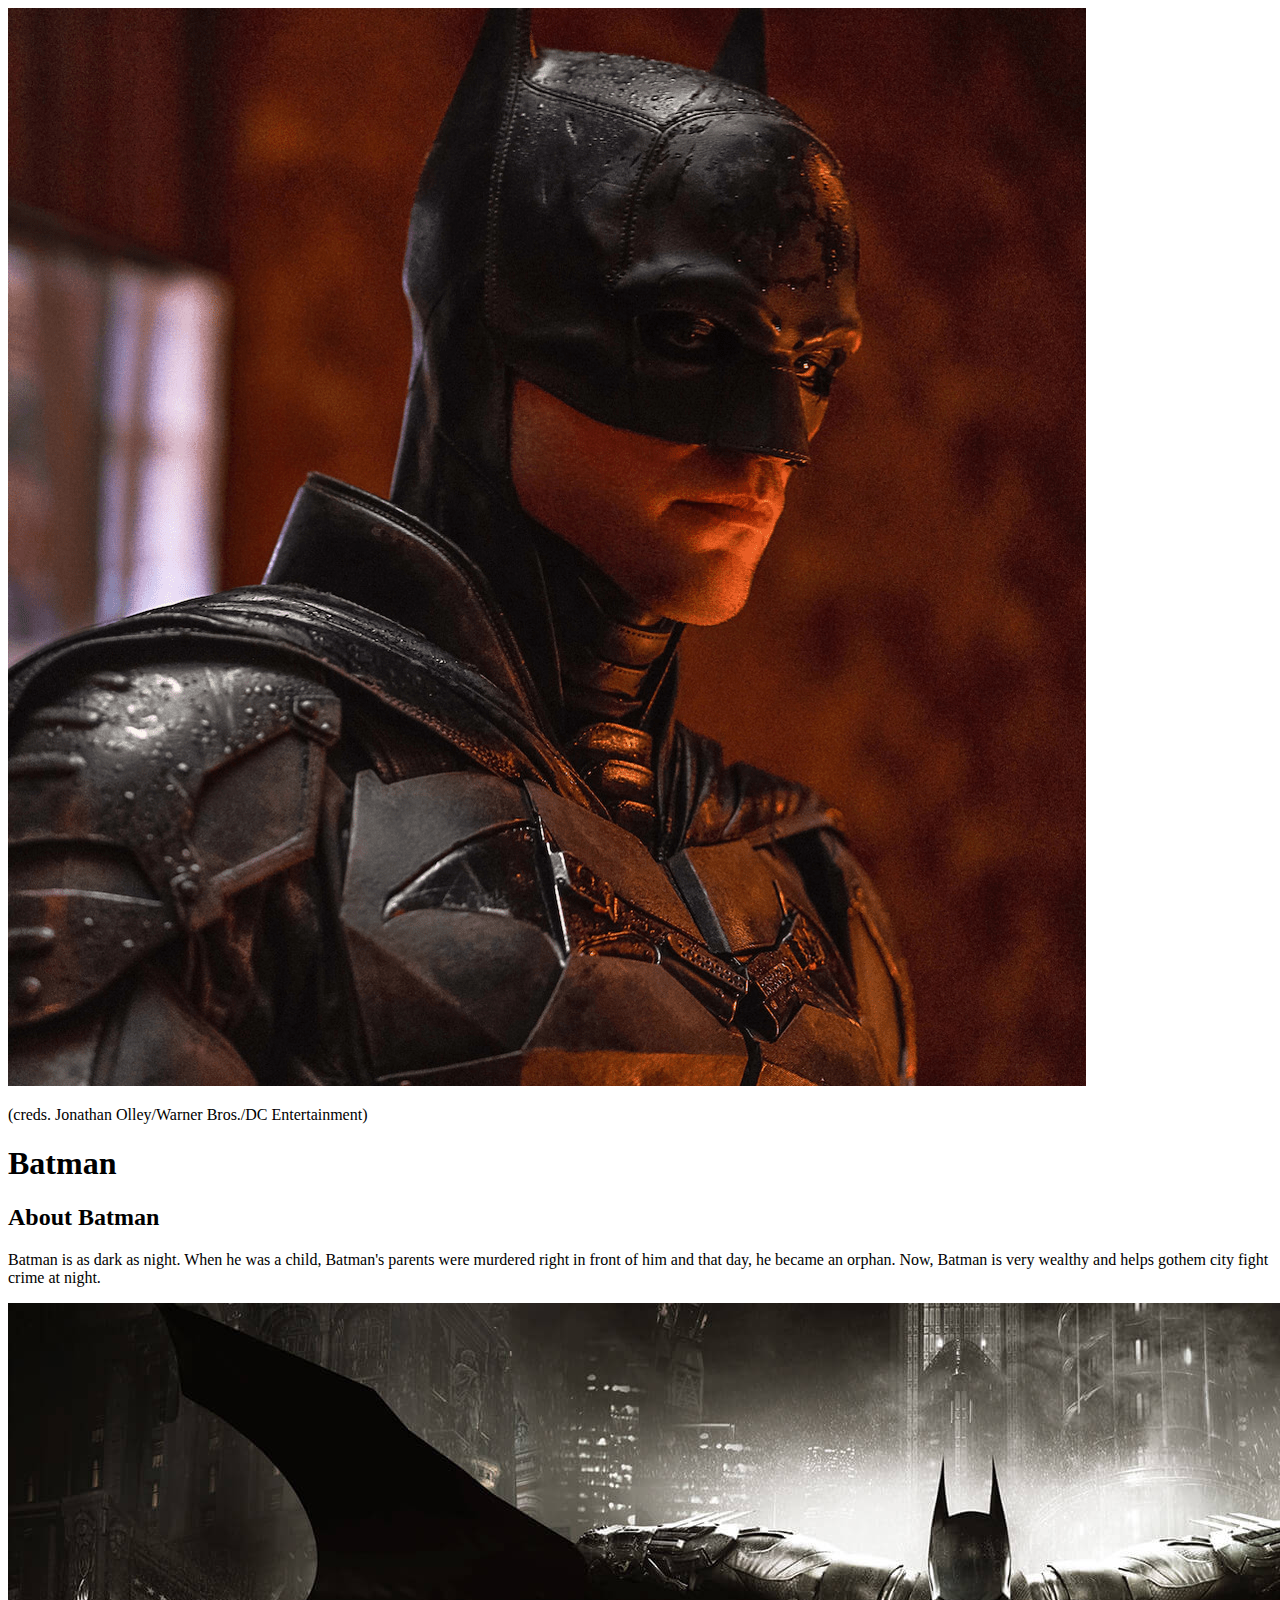
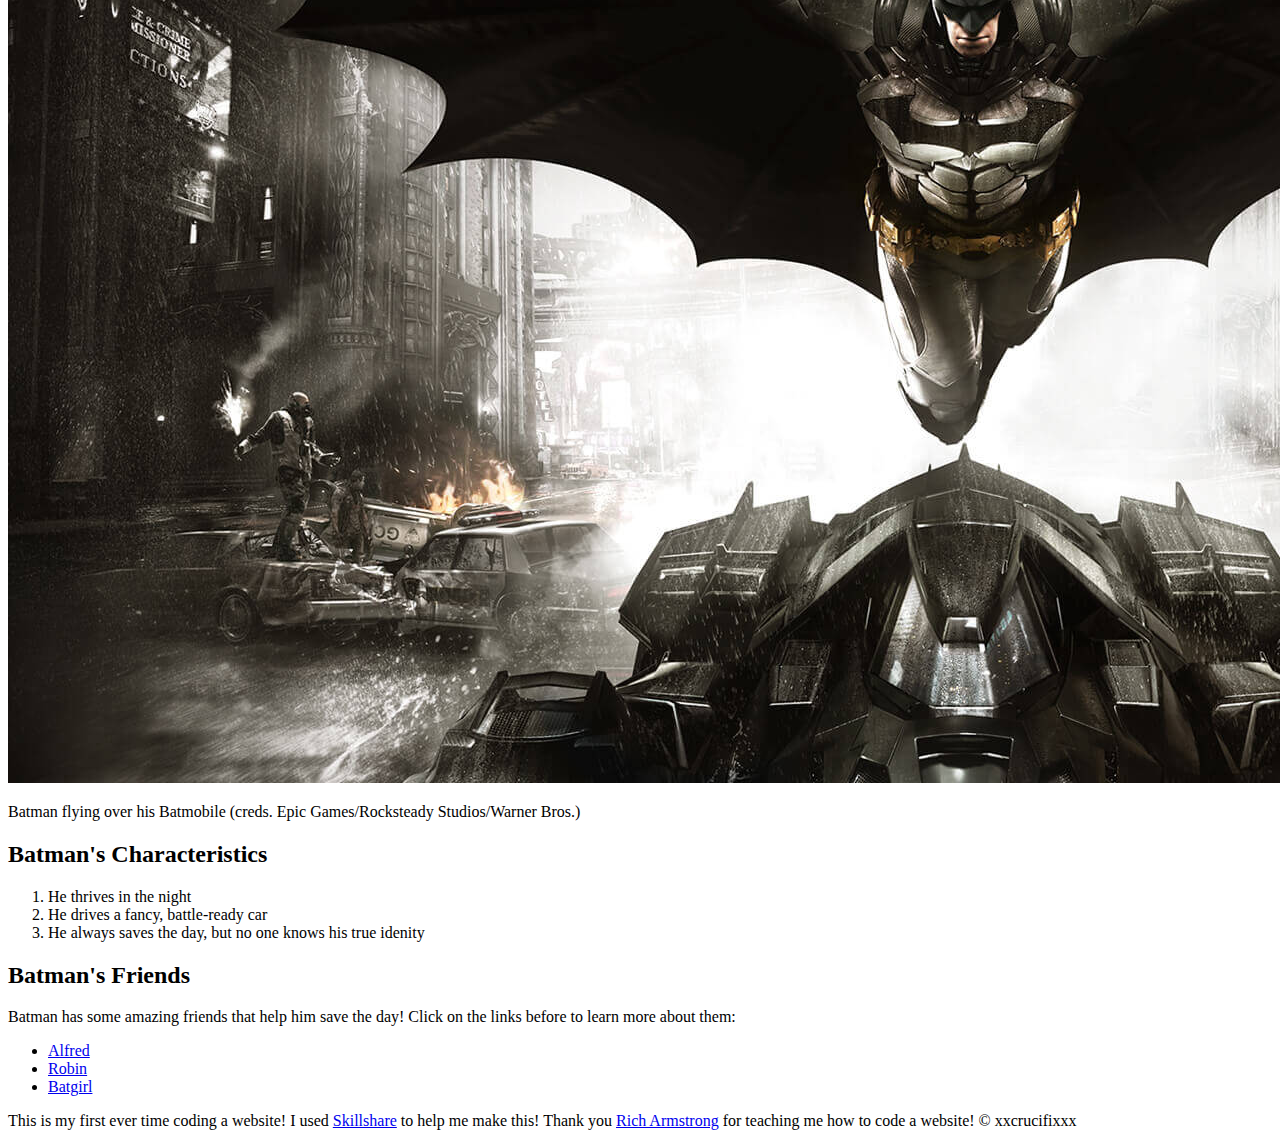
==== index.html @ c3d30727 "1/17/2024 6:46 PM" ====
<!DOCTYPE html>
<html>
<head>
	<title>Batman</title>
	<link rel="icon" href="img/batman.png">
</head>
<body>
	<!-- Header Element-->
	<header>
		<img src="img/Batman-Avatar.png">
		<p>(creds. Jonathan Olley/Warner Bros./DC Entertainment)</p>
		<h1>Batman</h1>
	</header>

	<!-- Main Element -->
	<main>
		<h2>About Batman</h2>
		<p>Batman is as dark as night. When he was a child, Batman's parents were murdered right in front of him and that day, he became an orphan. Now, Batman is very wealthy and helps gothem city fight crime at night.</p>
		<img src="img/batman-big.jpg">
		<p>Batman flying over his Batmobile (creds. Epic Games/Rocksteady Studios/Warner Bros.)</p>
		
		<!-- Characteristics -->
		<h2>Batman's Characteristics</h2>
		<ol>
			<li>He thrives in the night</li>
			<li>He drives a fancy, battle-ready car</li>
			<li>He always saves the day, but no one knows his true idenity</li>
		</ol>
		
		<!-- Friends -->
		<h2>Batman's Friends</h2>
		<p>Batman has some amazing friends that help him save the day! Click on the links before to learn more about them:</p>
		<ul>
			<li><a target="_blank" href="https://en.wikipedia.org/wiki/Alfred_Pennyworth">Alfred</a></li>
			<li><a target="_blank" href="https://en.wikipedia.org/wiki/Robin_(comics)">Robin</a></li>
			<li><a target="_blank" href="https://en.wikipedia.org/wiki/Batgirl">Batgirl</a></li>
		</ul>
	</main>

	<!-- Footer Element -->
	<footer>
		<p>
			This is my first ever time coding a website! I used <a target="_blank" href="https://www.skillshare.com/en/">Skillshare</a> to help me make this! Thank you <a target="_blank" href="https://taptapkaboom.com">Rich Armstrong</a> for teaching me how to code a website! &copy; xxcrucifixxx
		</p>
	</footer>

</body>
</html>
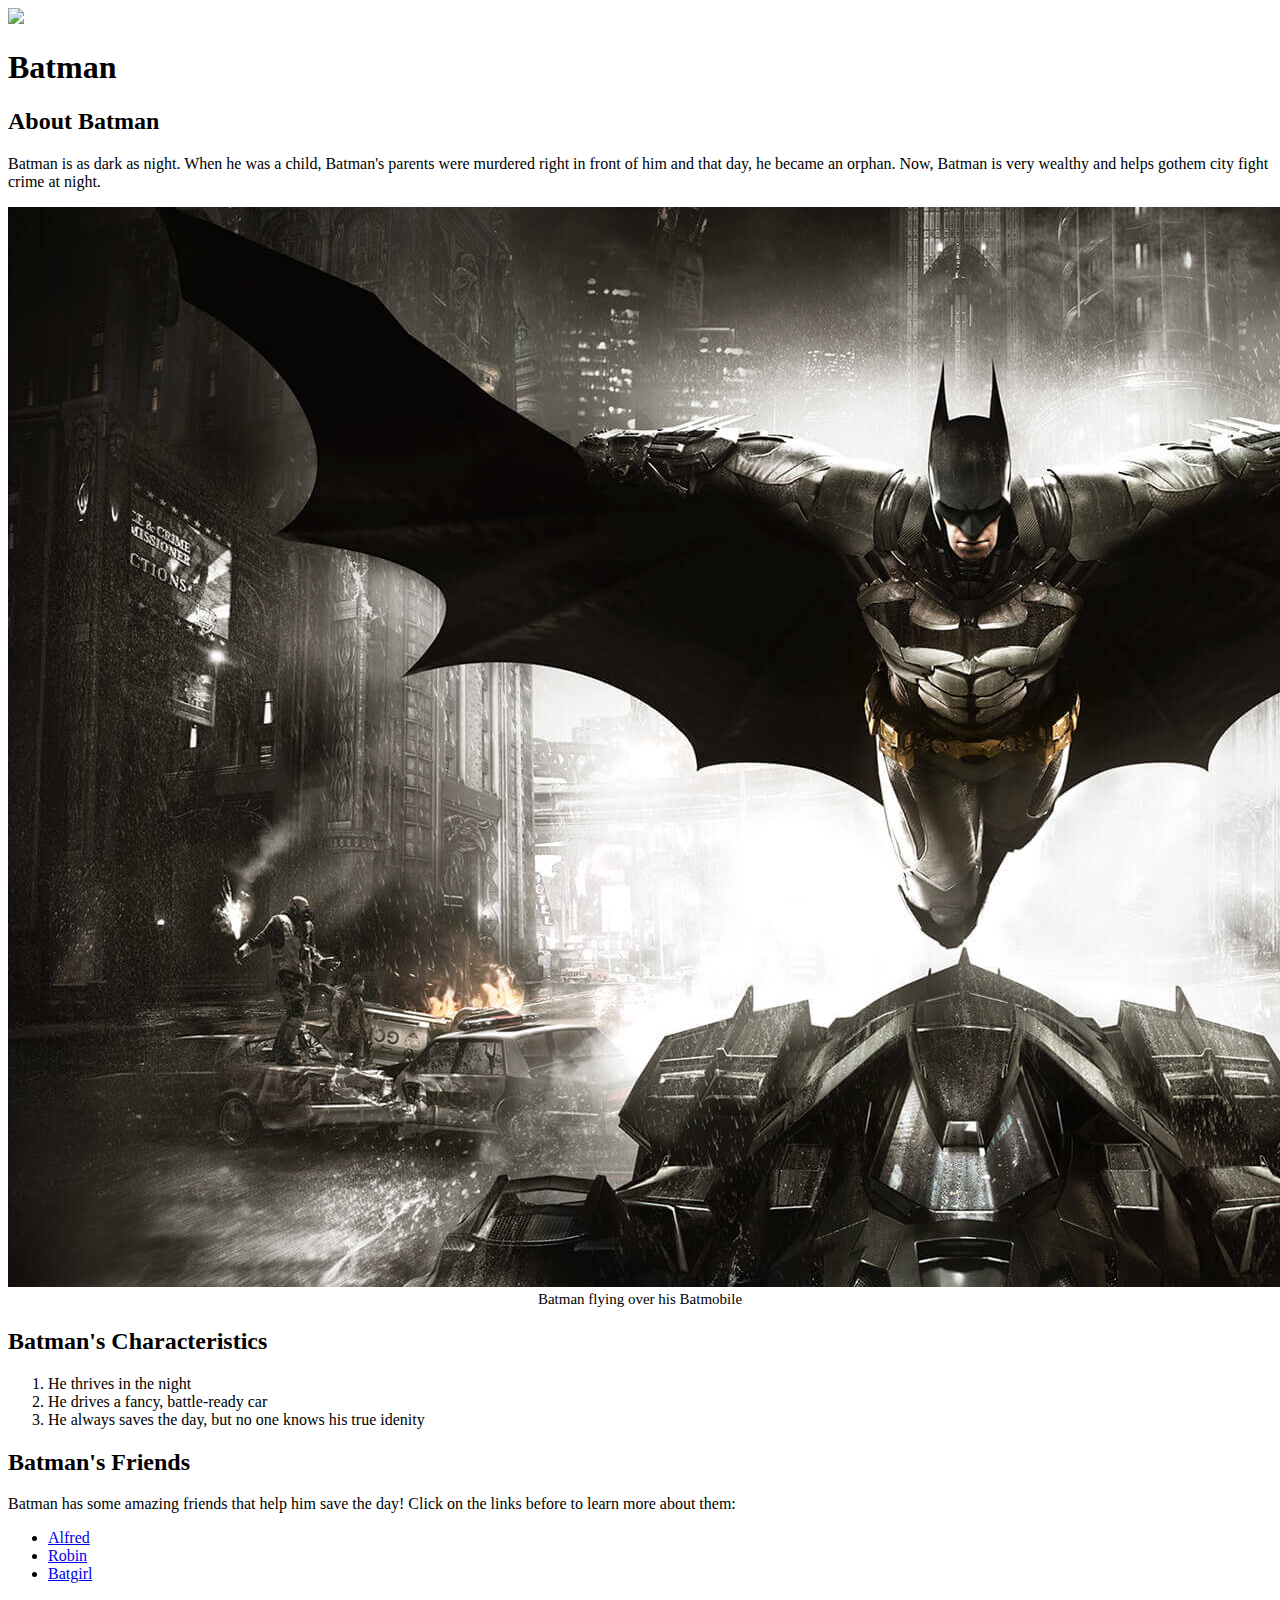
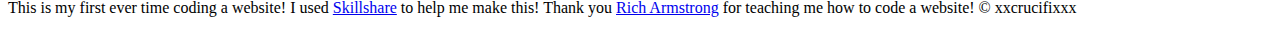
==== commit a8fb35b5: "Started to write the CSS and edited the image" ====
--- a/index.html
+++ b/index.html
@@ -3,12 +3,12 @@
 <head>
 	<title>Batman</title>
 	<link rel="icon" href="img/batman.png">
+	<link rel="stylesheet" type="text/css" href="css/hero.css">
 </head>
 <body>
 	<!-- Header Element-->
 	<header>
-		<img src="img/Batman-Avatar.png">
-		<p>(creds. Jonathan Olley/Warner Bros./DC Entertainment)</p>
+		<img src="img/batman-avatar.png">
 		<h1>Batman</h1>
 	</header>
 
@@ -17,7 +17,10 @@
 		<h2>About Batman</h2>
 		<p>Batman is as dark as night. When he was a child, Batman's parents were murdered right in front of him and that day, he became an orphan. Now, Batman is very wealthy and helps gothem city fight crime at night.</p>
 		<img src="img/batman-big.jpg">
-		<p>Batman flying over his Batmobile (creds. Epic Games/Rocksteady Studios/Warner Bros.)</p>
+		<p style="
+			text-align: center; 
+			font-size: 
+			15px;margin: 0px;">Batman flying over his Batmobile</p>
 		
 		<!-- Characteristics -->
 		<h2>Batman's Characteristics</h2>
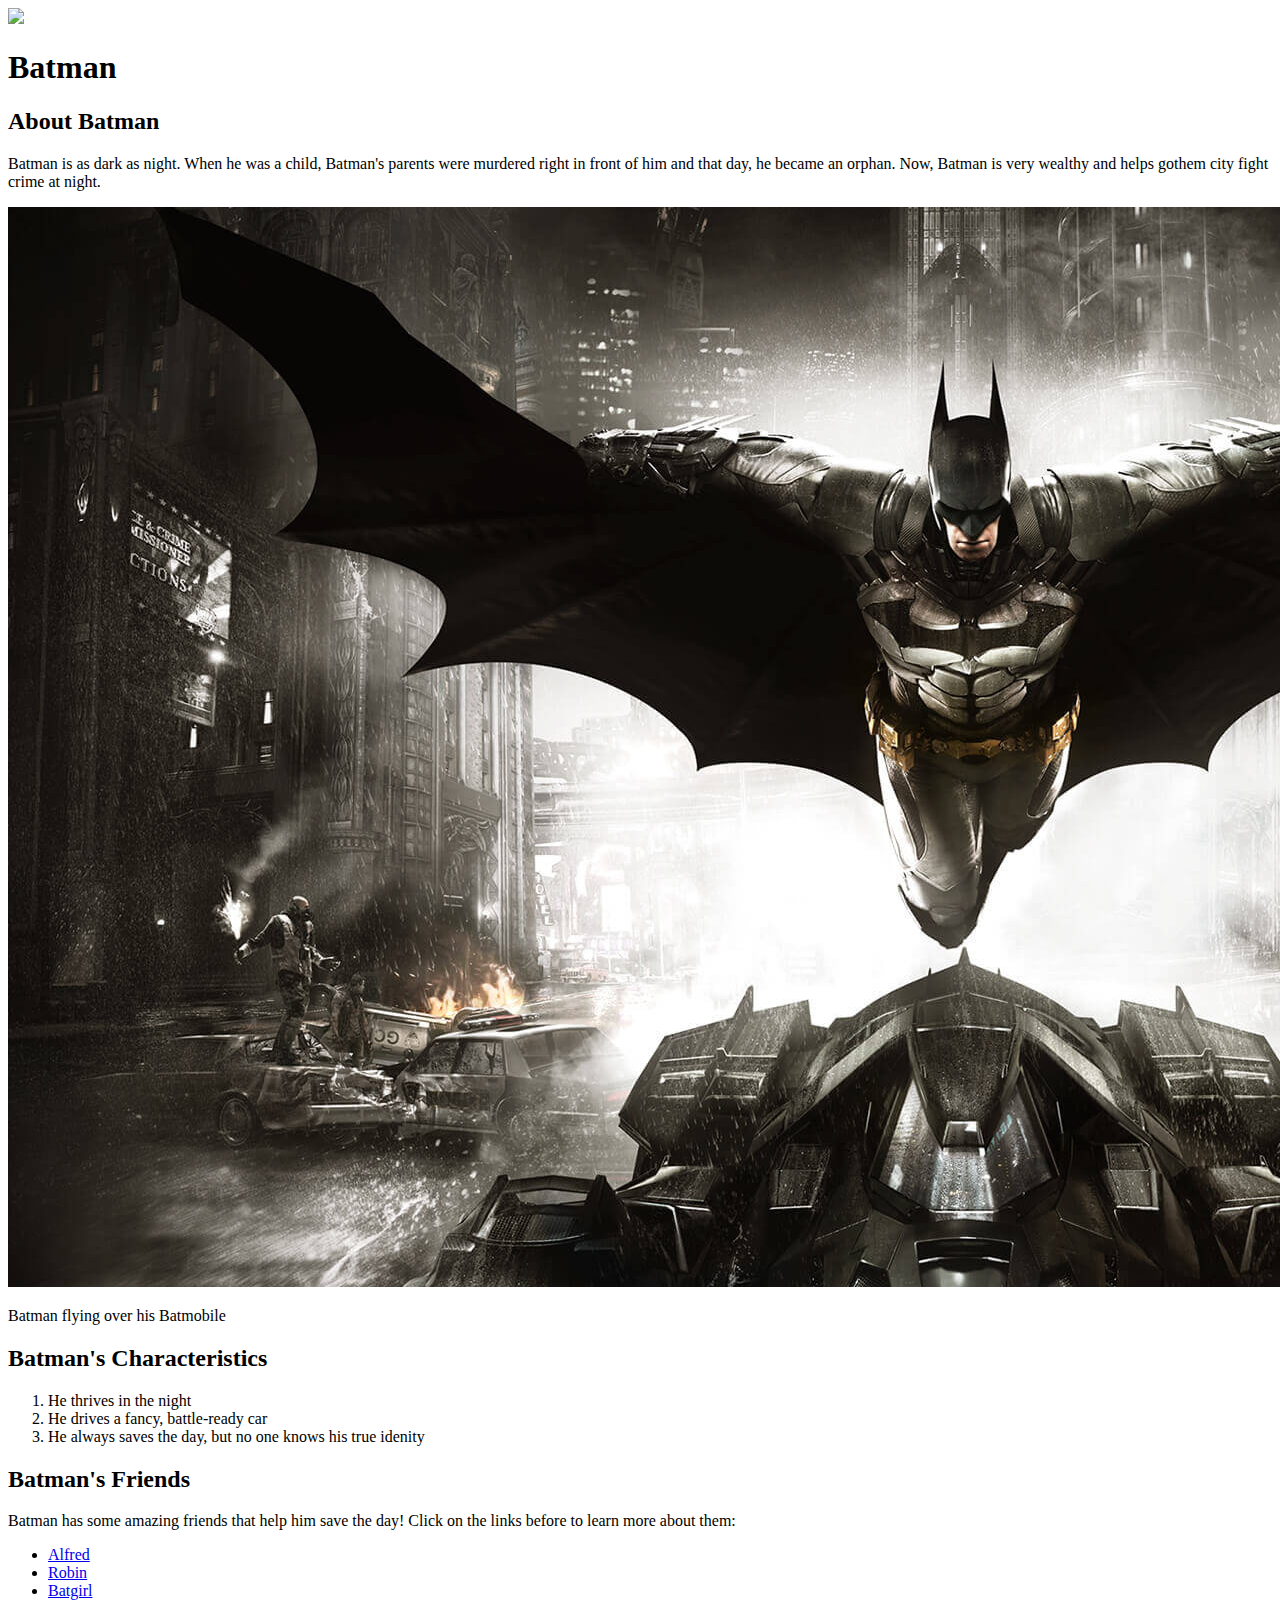
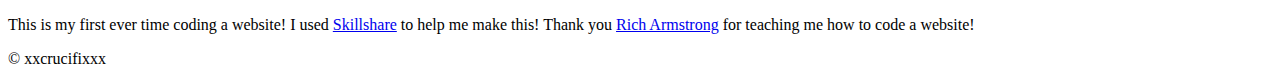
==== commit 64087bc2: "Finished the CSS for website and changed some HTML" ====
--- a/index.html
+++ b/index.html
@@ -15,12 +15,10 @@
 	<!-- Main Element -->
 	<main>
 		<h2>About Batman</h2>
-		<p>Batman is as dark as night. When he was a child, Batman's parents were murdered right in front of him and that day, he became an orphan. Now, Batman is very wealthy and helps gothem city fight crime at night.</p>
+		<p class="text">Batman is as dark as night. When he was a child, Batman's parents were murdered right in front of him and that day, he became an orphan. Now, Batman is very wealthy and helps gothem city fight crime at night.</p>
 		<img src="img/batman-big.jpg">
-		<p style="
-			text-align: center; 
-			font-size: 
-			15px;margin: 0px;">Batman flying over his Batmobile</p>
+		<p class="caption">
+			Batman flying over his Batmobile</p>
 		
 		<!-- Characteristics -->
 		<h2>Batman's Characteristics</h2>
@@ -32,7 +30,7 @@
 		
 		<!-- Friends -->
 		<h2>Batman's Friends</h2>
-		<p>Batman has some amazing friends that help him save the day! Click on the links before to learn more about them:</p>
+		<p class="text">Batman has some amazing friends that help him save the day! Click on the links before to learn more about them:</p>
 		<ul>
 			<li><a target="_blank" href="https://en.wikipedia.org/wiki/Alfred_Pennyworth">Alfred</a></li>
 			<li><a target="_blank" href="https://en.wikipedia.org/wiki/Robin_(comics)">Robin</a></li>
@@ -43,7 +41,10 @@
 	<!-- Footer Element -->
 	<footer>
 		<p>
-			This is my first ever time coding a website! I used <a target="_blank" href="https://www.skillshare.com/en/">Skillshare</a> to help me make this! Thank you <a target="_blank" href="https://taptapkaboom.com">Rich Armstrong</a> for teaching me how to code a website! &copy; xxcrucifixxx
+			This is my first ever time coding a website! I used <a target="_blank" href="https://www.skillshare.com/en/">Skillshare</a> to help me make this! Thank you <a target="_blank" href="https://taptapkaboom.com">Rich Armstrong</a> for teaching me how to code a website! 
+		</p>
+		<p class="creds">
+			&copy; xxcrucifixxx
 		</p>
 	</footer>
 
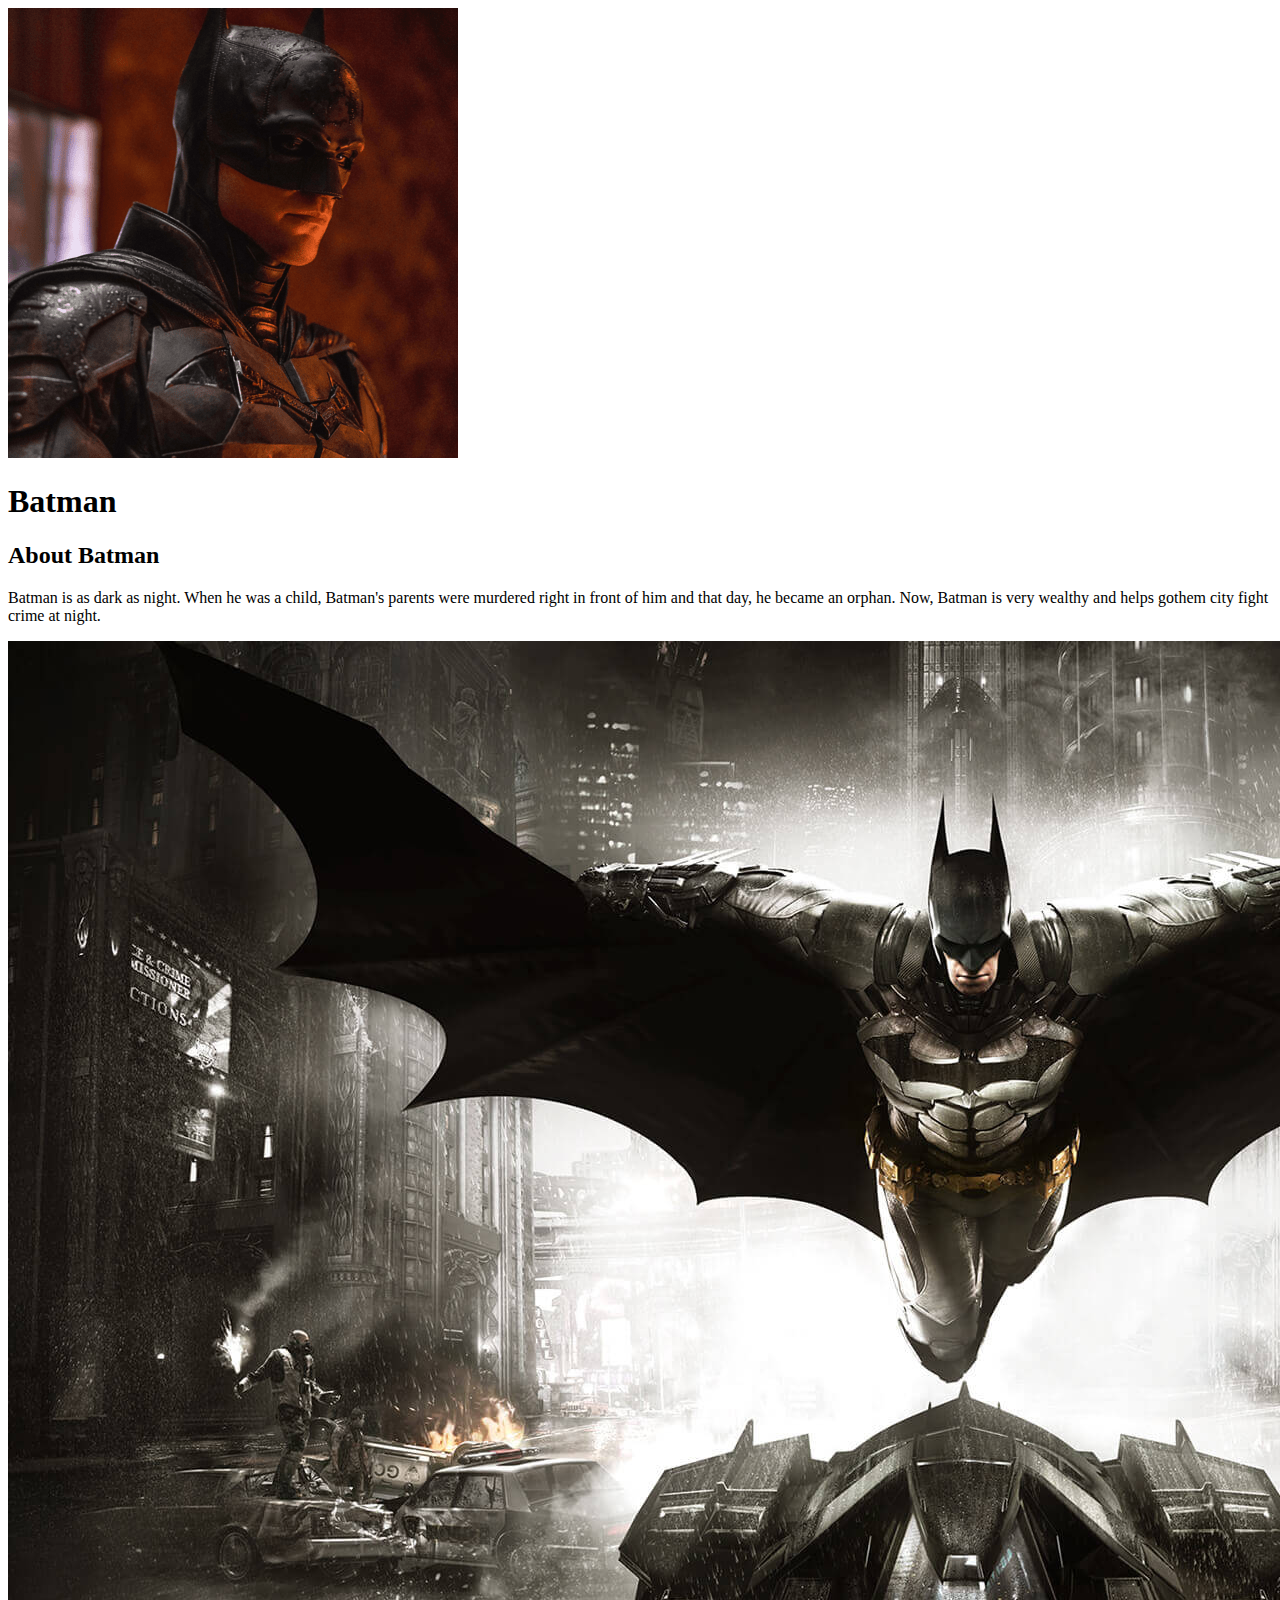
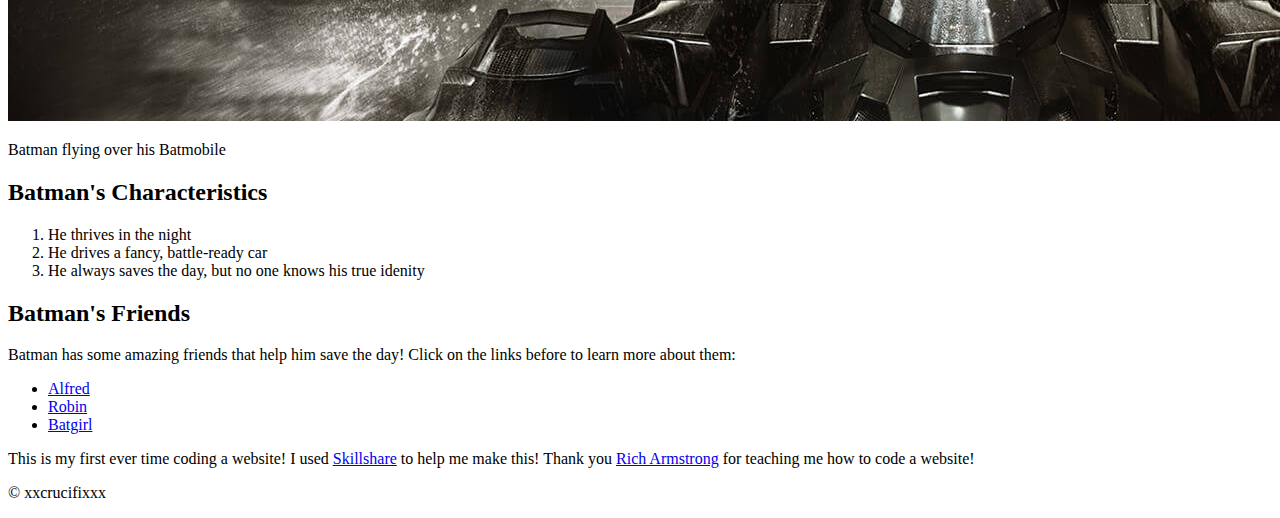
==== commit 94217292: "Trying to fix Avatar not showing on website" ====
--- a/index.html
+++ b/index.html
@@ -3,12 +3,12 @@
 <head>
 	<title>Batman</title>
 	<link rel="icon" href="img/batman.png">
-	<link rel="stylesheet" type="text/css" href="css/hero.css">
+	<link rel="stylesheet" type="text/css" href="css/hero.CSS">
 </head>
 <body>
 	<!-- Header Element-->
 	<header>
-		<img src="img/batman-avatar.png">
+		<img src="img/Batman-Avatar.png">
 		<h1>Batman</h1>
 	</header>
 
